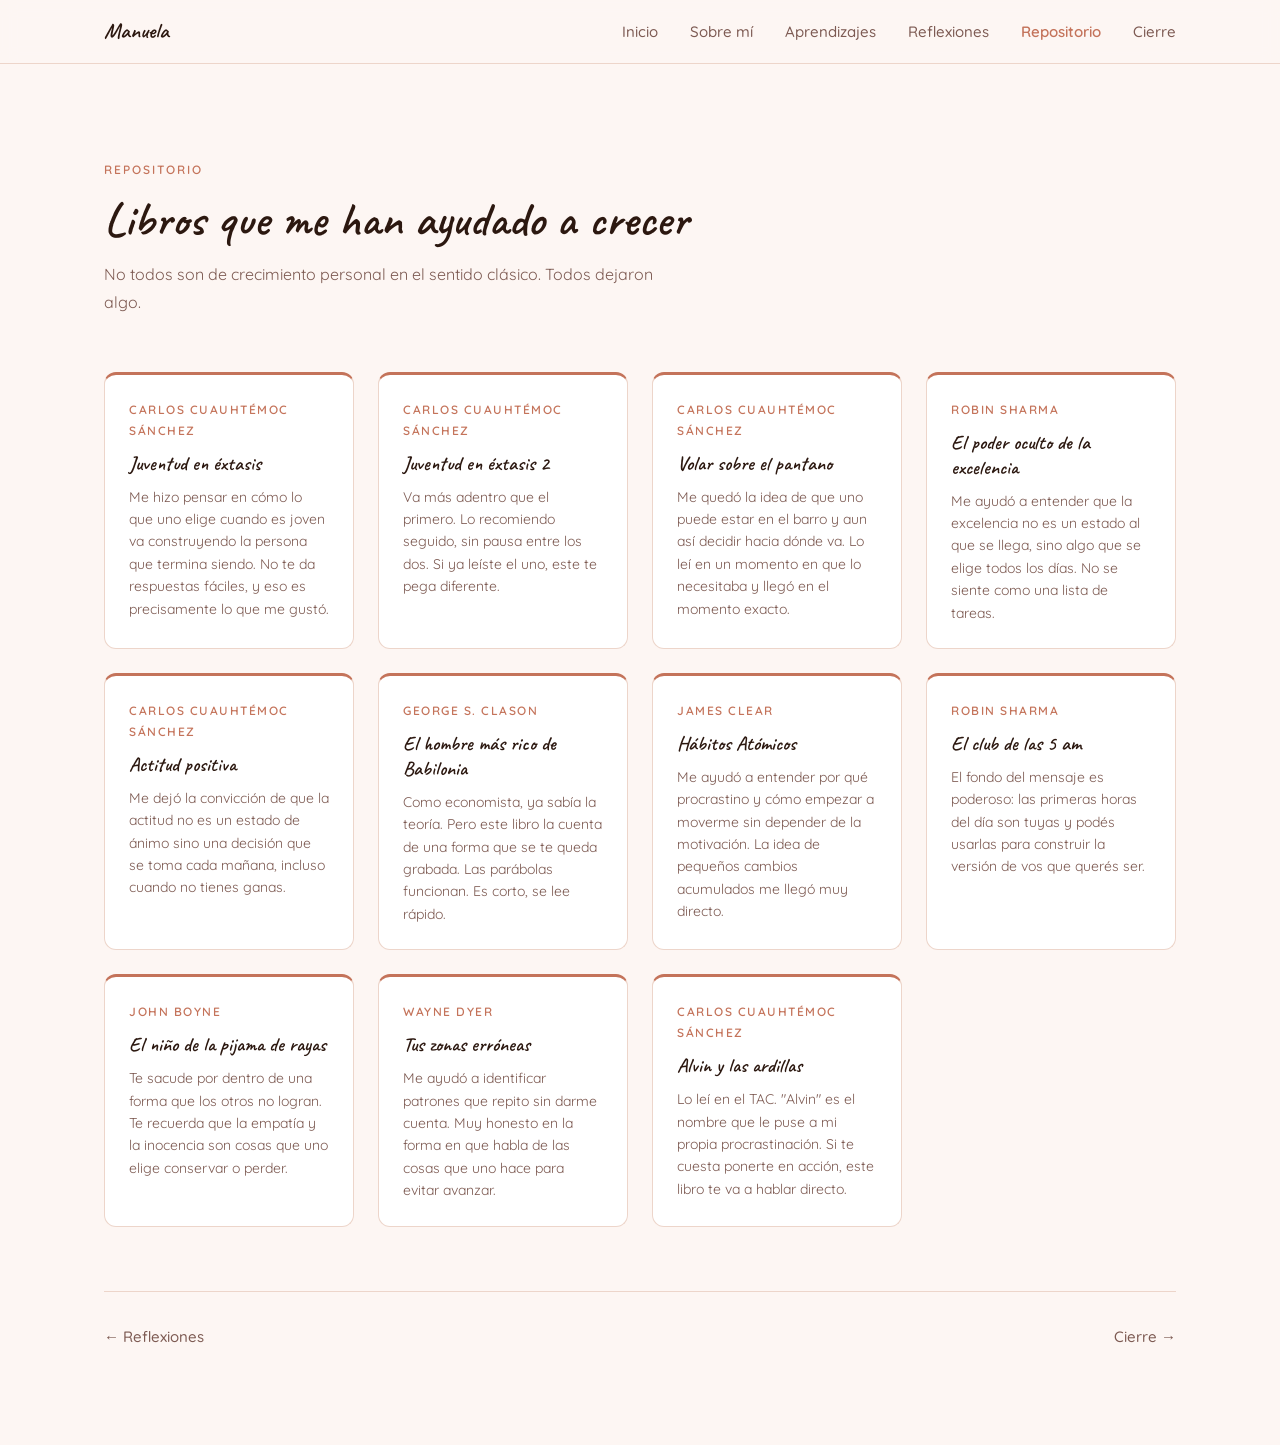
==== repositorio.html @ c520b428 "Publicación inicial del proyecto final TAC Co-Authored-By: Claude Sonnet 4.6 <noreply@anthropic.com>" ====
<!DOCTYPE html>
<html lang="es">
<head>
  <meta charset="UTF-8" />
  <meta name="viewport" content="width=device-width, initial-scale=1.0" />
  <title>Repositorio — Manuela</title>
  <link rel="preconnect" href="https://fonts.googleapis.com">
  <link rel="preconnect" href="https://fonts.gstatic.com" crossorigin>
  <link href="https://fonts.googleapis.com/css2?family=Caveat:wght@400;500;600;700&family=Quicksand:wght@300;400;500;600;700&display=swap" rel="stylesheet">
  <link rel="stylesheet" href="css/styles.css" />
</head>
<body>

  <!-- NAVBAR -->
  <header class="navbar" role="banner">
    <div class="navbar__inner">
      <a href="index.html" class="navbar__logo">Manuela</a>
      <nav aria-label="Navegación principal">
        <ul class="navbar__links">
          <li><a href="index.html"          class="nav-link">Inicio</a></li>
          <li><a href="sobre-mi.html"        class="nav-link">Sobre mí</a></li>
          <li><a href="aprendizajes.html"    class="nav-link">Aprendizajes</a></li>
          <li><a href="reflexiones.html"     class="nav-link">Reflexiones</a></li>
          <li><a href="repositorio.html"     class="nav-link">Repositorio</a></li>
          <li><a href="cierre.html"          class="nav-link">Cierre</a></li>
        </ul>
      </nav>
      <button class="navbar__hamburger" aria-label="Abrir menú" aria-expanded="false">
        <span></span><span></span><span></span>
      </button>
    </div>
  </header>

  <div class="navbar__drawer">
    <ul>
      <li><a href="index.html"          class="nav-link">Inicio</a></li>
      <li><a href="sobre-mi.html"        class="nav-link">Sobre mí</a></li>
      <li><a href="aprendizajes.html"    class="nav-link">Aprendizajes</a></li>
      <li><a href="reflexiones.html"     class="nav-link">Reflexiones</a></li>
      <li><a href="repositorio.html"     class="nav-link">Repositorio</a></li>
      <li><a href="cierre.html"          class="nav-link">Cierre</a></li>
    </ul>
  </div>

  <main>
    <section>
      <div class="container">

        <!-- Encabezado -->
        <div class="section-header fade-in">
          <span class="section-label">Repositorio</span>
          <h2>Libros que me han ayudado a crecer</h2>
          <p style="margin-top: 12px; color: var(--muted-fg); max-width: 55ch;">
            No todos son de crecimiento personal en el sentido clásico. Todos dejaron algo.
          </p>
        </div>

        <!-- Grid de libros -->
        <div class="books-grid">

          <article class="book-card fade-in">
            <p class="book-card__author">Carlos Cuauhtémoc Sánchez</p>
            <h3 class="book-card__title">Juventud en éxtasis</h3>
            <p class="book-card__desc">
              Me hizo pensar en cómo lo que uno elige cuando es joven va construyendo la persona
              que termina siendo. No te da respuestas fáciles, y eso es precisamente lo que me gustó.
            </p>
          </article>

          <article class="book-card fade-in">
            <p class="book-card__author">Carlos Cuauhtémoc Sánchez</p>
            <h3 class="book-card__title">Juventud en éxtasis 2</h3>
            <p class="book-card__desc">
              Va más adentro que el primero. Lo recomiendo seguido, sin pausa entre los dos.
              Si ya leíste el uno, este te pega diferente.
            </p>
          </article>

          <article class="book-card fade-in">
            <p class="book-card__author">Carlos Cuauhtémoc Sánchez</p>
            <h3 class="book-card__title">Volar sobre el pantano</h3>
            <p class="book-card__desc">
              Me quedó la idea de que uno puede estar en el barro y aun así decidir hacia dónde va.
              Lo leí en un momento en que lo necesitaba y llegó en el momento exacto.
            </p>
          </article>

          <article class="book-card fade-in">
            <p class="book-card__author">Robin Sharma</p>
            <h3 class="book-card__title">El poder oculto de la excelencia</h3>
            <p class="book-card__desc">
              Me ayudó a entender que la excelencia no es un estado al que se llega, sino algo
              que se elige todos los días. No se siente como una lista de tareas.
            </p>
          </article>

          <article class="book-card fade-in">
            <p class="book-card__author">Carlos Cuauhtémoc Sánchez</p>
            <h3 class="book-card__title">Actitud positiva</h3>
            <p class="book-card__desc">
              Me dejó la convicción de que la actitud no es un estado de ánimo sino una decisión
              que se toma cada mañana, incluso cuando no tienes ganas.
            </p>
          </article>

          <article class="book-card fade-in">
            <p class="book-card__author">George S. Clason</p>
            <h3 class="book-card__title">El hombre más rico de Babilonia</h3>
            <p class="book-card__desc">
              Como economista, ya sabía la teoría. Pero este libro la cuenta de una forma que se
              te queda grabada. Las parábolas funcionan. Es corto, se lee rápido.
            </p>
          </article>

          <article class="book-card fade-in">
            <p class="book-card__author">James Clear</p>
            <h3 class="book-card__title">Hábitos Atómicos</h3>
            <p class="book-card__desc">
              Me ayudó a entender por qué procrastino y cómo empezar a moverme sin depender
              de la motivación. La idea de pequeños cambios acumulados me llegó muy directo.
            </p>
          </article>

          <article class="book-card fade-in">
            <p class="book-card__author">Robin Sharma</p>
            <h3 class="book-card__title">El club de las 5 am</h3>
            <p class="book-card__desc">
              El fondo del mensaje es poderoso: las primeras horas del día son tuyas y podés
              usarlas para construir la versión de vos que querés ser.
            </p>
          </article>

          <article class="book-card fade-in">
            <p class="book-card__author">John Boyne</p>
            <h3 class="book-card__title">El niño de la pijama de rayas</h3>
            <p class="book-card__desc">
              Te sacude por dentro de una forma que los otros no logran. Te recuerda que la
              empatía y la inocencia son cosas que uno elige conservar o perder.
            </p>
          </article>

          <article class="book-card fade-in">
            <p class="book-card__author">Wayne Dyer</p>
            <h3 class="book-card__title">Tus zonas erróneas</h3>
            <p class="book-card__desc">
              Me ayudó a identificar patrones que repito sin darme cuenta. Muy honesto en la
              forma en que habla de las cosas que uno hace para evitar avanzar.
            </p>
          </article>

          <article class="book-card fade-in">
            <p class="book-card__author">Carlos Cuauhtémoc Sánchez</p>
            <h3 class="book-card__title">Alvin y las ardillas</h3>
            <p class="book-card__desc">
              Lo leí en el TAC. "Alvin" es el nombre que le puse a mi propia procrastinación.
              Si te cuesta ponerte en acción, este libro te va a hablar directo.
            </p>
          </article>

        </div>

        <!-- Navegación entre páginas -->
        <nav class="page-nav" aria-label="Navegación entre páginas">
          <a href="reflexiones.html" class="page-nav__prev">← Reflexiones</a>
          <a href="cierre.html" class="page-nav__next">Cierre →</a>
        </nav>

      </div>
    </section>
  </main>

  <script src="js/main.js"></script>
</body>
</html>
---- css/styles.css ----
/* ============================================================
   VARIABLES
   ============================================================ */
:root {
  --bg:           #FDF6F3;
  --fg:           #2C1810;
  --accent:       #C4735A;
  --accent-light: #E8A48E;
  --muted:        #F9EDE7;
  --muted-fg:     #7D5A52;
  --border:       #EDD5CA;
  --card:         #FFFFFF;

  --font-display: 'Caveat', cursive;
  --font-body:    'Quicksand', sans-serif;

  --navbar-h: 64px;
  --radius:   12px;
  --shadow:   0 4px 24px rgba(44, 24, 16, 0.08);
  --shadow-hover: 0 8px 32px rgba(44, 24, 16, 0.14);
}

/* ============================================================
   RESET & BASE
   ============================================================ */
*, *::before, *::after {
  box-sizing: border-box;
  margin: 0;
  padding: 0;
}

html {
  scroll-behavior: smooth;
}

body {
  font-family: var(--font-body);
  background-color: var(--bg);
  color: var(--fg);
  font-size: 16px;
  line-height: 1.7;
  padding-top: var(--navbar-h);
  -webkit-font-smoothing: antialiased;
}

img {
  display: block;
  max-width: 100%;
  height: auto;
}

a {
  color: inherit;
  text-decoration: none;
}

/* ============================================================
   TIPOGRAFÍA
   ============================================================ */
h1, h2, h3 {
  font-family: var(--font-display);
  line-height: 1.15;
  color: var(--fg);
}

h1 { font-size: clamp(48px, 7vw, 72px); font-weight: 700; }
h2 { font-size: clamp(36px, 5vw, 48px); font-weight: 600; }
h3 { font-size: clamp(22px, 3vw, 28px); font-weight: 500; }

p {
  font-size: clamp(16px, 1.1vw, 17px);
  line-height: 1.75;
  max-width: 65ch;
}

/* ============================================================
   LAYOUT HELPERS
   ============================================================ */
.container {
  max-width: 1200px;
  margin: 0 auto;
  padding: 0 64px;
}

.container--narrow {
  max-width: 900px;
  margin: 0 auto;
  padding: 0 64px;
}

.container--text {
  max-width: 700px;
  margin: 0 auto;
  padding: 0 64px;
}

section {
  padding: 96px 0;
}

section.bg-muted {
  background-color: var(--muted);
}

@media (max-width: 1023px) {
  .container,
  .container--narrow,
  .container--text {
    padding: 0 40px;
  }
  section { padding: 64px 0; }
}

@media (max-width: 767px) {
  .container,
  .container--narrow,
  .container--text {
    padding: 0 20px;
  }
  section { padding: 48px 0; }
}

/* ============================================================
   NAVBAR
   ============================================================ */
.navbar {
  position: fixed;
  top: 0;
  left: 0;
  width: 100%;
  height: var(--navbar-h);
  background-color: rgba(253, 246, 243, 0.92);
  backdrop-filter: blur(8px);
  -webkit-backdrop-filter: blur(8px);
  border-bottom: 1px solid var(--border);
  z-index: 100;
  display: flex;
  align-items: center;
}

.navbar__inner {
  max-width: 1200px;
  margin: 0 auto;
  padding: 0 64px;
  width: 100%;
  display: flex;
  align-items: center;
  justify-content: space-between;
}

.navbar__logo {
  font-family: var(--font-display);
  font-size: 22px;
  font-weight: 600;
  color: var(--fg);
  flex-shrink: 0;
}

.navbar__logo:hover {
  color: var(--accent);
}

.navbar__links {
  display: flex;
  gap: 32px;
  list-style: none;
}

.navbar__links a {
  font-family: var(--font-body);
  font-size: 15px;
  font-weight: 500;
  color: var(--muted-fg);
  transition: color 200ms ease;
  white-space: nowrap;
}

.navbar__links a:hover {
  color: var(--fg);
}

.navbar__links a.active {
  color: var(--accent);
  font-weight: 600;
}

/* Hamburger */
.navbar__hamburger {
  display: none;
  flex-direction: column;
  gap: 5px;
  background: none;
  border: none;
  cursor: pointer;
  padding: 4px;
}

.navbar__hamburger span {
  display: block;
  width: 24px;
  height: 2px;
  background-color: var(--fg);
  border-radius: 2px;
  transition: transform 300ms ease, opacity 300ms ease;
}

.navbar__hamburger.open span:nth-child(1) {
  transform: translateY(7px) rotate(45deg);
}
.navbar__hamburger.open span:nth-child(2) {
  opacity: 0;
}
.navbar__hamburger.open span:nth-child(3) {
  transform: translateY(-7px) rotate(-45deg);
}

/* Mobile nav drawer */
.navbar__drawer {
  display: none;
  position: fixed;
  top: var(--navbar-h);
  left: 0;
  width: 100%;
  background-color: var(--muted);
  border-bottom: 1px solid var(--border);
  z-index: 99;
  padding: 24px 20px;
}

.navbar__drawer.open {
  display: block;
}

.navbar__drawer ul {
  list-style: none;
  display: flex;
  flex-direction: column;
  gap: 0;
}

.navbar__drawer a {
  display: block;
  font-family: var(--font-body);
  font-size: 18px;
  font-weight: 500;
  color: var(--muted-fg);
  padding: 14px 0;
  border-bottom: 1px solid var(--border);
  transition: color 200ms ease;
}

.navbar__drawer a:hover,
.navbar__drawer a.active {
  color: var(--accent);
}

.navbar__drawer a.active {
  font-weight: 600;
}

@media (max-width: 767px) {
  .navbar__inner { padding: 0 20px; }
  .navbar__links { display: none; }
  .navbar__hamburger { display: flex; }
  --navbar-h: 56px;
}

@media (min-width: 768px) and (max-width: 1023px) {
  .navbar__inner { padding: 0 40px; }
  .navbar__links { gap: 24px; }
  .navbar__links a { font-size: 14px; }
}

/* ============================================================
   COMPONENTES REUTILIZABLES
   ============================================================ */

/* Etiqueta de subsección */
.section-label {
  font-family: var(--font-body);
  font-size: 12px;
  font-weight: 600;
  letter-spacing: 2px;
  text-transform: uppercase;
  color: var(--accent);
  margin-bottom: 12px;
  display: block;
}

/* Divisor */
.divider {
  width: 64px;
  height: 1px;
  background-color: var(--border);
  border: none;
  margin: 48px auto;
}

.divider--left {
  margin-left: 0;
}

/* Caption de foto */
.photo-caption {
  font-family: var(--font-body);
  font-size: 13px;
  font-weight: 300;
  font-style: italic;
  color: var(--muted-fg);
  margin-top: 10px;
  line-height: 1.4;
}

/* Botón primario */
.btn-primary {
  display: inline-block;
  background-color: var(--accent);
  color: #ffffff;
  font-family: var(--font-body);
  font-size: 16px;
  font-weight: 500;
  padding: 14px 28px;
  border-radius: 8px;
  border: none;
  cursor: pointer;
  transition: background-color 250ms ease, transform 150ms ease;
}

.btn-primary:hover {
  background-color: var(--accent-light);
  transform: translateY(-1px);
}

/* ============================================================
   ANIMACIÓN FADE-IN
   ============================================================ */
.fade-in {
  opacity: 0;
  transform: translateY(16px);
  transition: opacity 400ms ease-out, transform 400ms ease-out;
}

.fade-in.visible {
  opacity: 1;
  transform: translateY(0);
}

@media (prefers-reduced-motion: reduce) {
  .fade-in {
    opacity: 1;
    transform: none;
    transition: none;
  }
}

/* ============================================================
   FOTOGRAFÍAS
   ============================================================ */
.photo {
  width: 100%;
  object-fit: cover;
  border-radius: var(--radius);
  box-shadow: var(--shadow);
  transition: transform 300ms ease, box-shadow 300ms ease;
}

.photo:hover {
  transform: scale(1.02);
  box-shadow: var(--shadow-hover);
}

.photo--hero {
  aspect-ratio: 4/5;
  border-radius: 16px;
  box-shadow: none;
}

.photo--landscape { aspect-ratio: 3/2; }
.photo--portrait  { aspect-ratio: 2/3; }
.photo--wide      { aspect-ratio: 16/9; }
.photo--square    { aspect-ratio: 1/1; }

/* ============================================================
   NAVEGACIÓN ANTERIOR / SIGUIENTE
   ============================================================ */
.page-nav {
  display: flex;
  justify-content: space-between;
  align-items: center;
  border-top: 1px solid var(--border);
  margin-top: 64px;
  padding-top: 32px;
  gap: 16px;
}

.page-nav__prev,
.page-nav__next {
  font-family: var(--font-body);
  font-size: 15px;
  font-weight: 500;
  color: var(--muted-fg);
  transition: color 200ms ease;
}

.page-nav__prev:hover,
.page-nav__next:hover {
  color: var(--accent);
}

.page-nav__next {
  margin-left: auto;
}

@media (max-width: 767px) {
  .page-nav {
    flex-direction: column;
    align-items: center;
    text-align: center;
    gap: 12px;
  }
  .page-nav__next { margin-left: 0; }
}

/* ============================================================
   HERO (index.html)
   ============================================================ */
.hero {
  min-height: calc(100dvh - var(--navbar-h));
  display: flex;
  align-items: center;
  background-color: var(--bg);
}

.hero__grid {
  display: grid;
  grid-template-columns: 55fr 45fr;
  gap: 64px;
  align-items: center;
}

.hero__content {
  display: flex;
  flex-direction: column;
  gap: 24px;
}

.hero__name {
  line-height: 1;
  color: var(--fg);
}

.hero__subtitle {
  font-size: clamp(16px, 1.3vw, 18px);
  color: var(--muted-fg);
  max-width: 50ch;
  line-height: 1.65;
}

.hero__opening {
  font-size: clamp(15px, 1.1vw, 17px);
  color: var(--fg);
  max-width: 55ch;
  border-left: 3px solid var(--accent);
  padding-left: 20px;
}

.hero__photo-wrap {
  position: relative;
}


@media (max-width: 767px) {
  .hero {
    padding: 48px 0;
    min-height: unset;
  }
  .hero__grid {
    grid-template-columns: 1fr;
    gap: 32px;
  }
  .hero__grid > .hero__photo-wrap {
    order: -1;
  }
  .hero__photo-wrap .photo--hero {
    aspect-ratio: 4/3;
  }
}

/* ============================================================
   BLOQUE FOTO + TEXTO (usado en Sobre mí y Aprendizajes)
   ============================================================ */
.split-block {
  display: grid;
  grid-template-columns: 1fr 1fr;
  gap: 64px;
  align-items: start;
  margin-bottom: 80px;
}

.split-block:last-child {
  margin-bottom: 0;
}

.split-block--reverse {
  direction: rtl;
}

.split-block--reverse > * {
  direction: ltr;
}

.split-block__text {
  display: flex;
  flex-direction: column;
  gap: 20px;
}

.split-block__text p + p {
  margin-top: 16px;
}

@media (max-width: 767px) {
  .split-block {
    grid-template-columns: 1fr;
    gap: 24px;
    margin-bottom: 56px;
    direction: ltr;
  }
  .split-block--reverse {
    direction: ltr;
  }
  .split-block__photo {
    order: -1;
  }
}

/* ============================================================
   CARRUSEL
   ============================================================ */
.carousel {
  position: relative;
  overflow: hidden;
  border-radius: var(--radius);
  box-shadow: var(--shadow);
}

.carousel__track {
  display: flex;
  transition: transform 400ms ease;
}

.carousel__slide {
  min-width: 100%;
  flex-shrink: 0;
}

.carousel__slide img {
  width: 100%;
  object-fit: cover;
  aspect-ratio: 3/2;
  display: block;
  border-radius: 0;
}

.carousel__btn {
  position: absolute;
  top: 50%;
  transform: translateY(-50%);
  background-color: rgba(253, 246, 243, 0.85);
  border: 1px solid var(--border);
  border-radius: 50%;
  width: 40px;
  height: 40px;
  display: flex;
  align-items: center;
  justify-content: center;
  cursor: pointer;
  z-index: 2;
  transition: background-color 200ms ease;
  padding: 0;
}

.carousel__btn:hover {
  background-color: var(--bg);
}

.carousel__btn svg {
  width: 16px;
  height: 16px;
  stroke: var(--fg);
  fill: none;
  stroke-width: 2;
  stroke-linecap: round;
  stroke-linejoin: round;
}

.carousel__btn--prev { left: 12px; }
.carousel__btn--next { right: 12px; }

.carousel__dots {
  display: flex;
  justify-content: center;
  gap: 8px;
  margin-top: 14px;
}

.carousel__dot {
  width: 7px;
  height: 7px;
  border-radius: 50%;
  background-color: var(--border);
  border: none;
  cursor: pointer;
  padding: 0;
  transition: background-color 250ms ease, transform 250ms ease;
}

.carousel__dot.active {
  background-color: var(--accent);
  transform: scale(1.25);
}

/* Scroll snap en móvil */
@media (max-width: 767px) {
  .carousel__track {
    overflow-x: auto;
    scroll-snap-type: x mandatory;
    -webkit-overflow-scrolling: touch;
    scrollbar-width: none;
    transition: none;
  }
  .carousel__track::-webkit-scrollbar { display: none; }
  .carousel__slide {
    scroll-snap-align: start;
  }
  .carousel__btn { display: none; }
}

/* ============================================================
   FOTO GRID (3 fotos — Vida en Bogotá)
   ============================================================ */
.photo-grid-3 {
  display: grid;
  grid-template-columns: repeat(3, 1fr);
  gap: 16px;
}

.photo-grid-3 img {
  width: 100%;
  aspect-ratio: 1/1;
  object-fit: cover;
  border-radius: var(--radius);
  box-shadow: var(--shadow);
  transition: transform 300ms ease, box-shadow 300ms ease;
}

.photo-grid-3 img:hover {
  transform: scale(1.02);
  box-shadow: var(--shadow-hover);
}

@media (max-width: 767px) {
  .photo-grid-3 { grid-template-columns: repeat(3, 1fr); gap: 8px; }
}

/* ============================================================
   APRENDIZAJES — bloques específicos
   ============================================================ */

/* Foto full-width con texto debajo */
.block-full {
  margin-bottom: 80px;
}

.block-full__img {
  width: 100%;
  height: auto;
  border-radius: var(--radius);
  box-shadow: var(--shadow);
  transition: transform 300ms ease, box-shadow 300ms ease;
}

.block-full__img:hover {
  transform: scale(1.01);
  box-shadow: var(--shadow-hover);
}

.block-full__text {
  margin-top: 32px;
  display: flex;
  flex-direction: column;
  gap: 16px;
}

/* Stack de 3 fotos verticales */
.photo-stack {
  display: flex;
  flex-direction: column;
  gap: 12px;
}

.photo-stack img {
  width: 100%;
  aspect-ratio: 3/2;
  object-fit: cover;
  border-radius: var(--radius);
  box-shadow: var(--shadow);
  transition: transform 300ms ease, box-shadow 300ms ease;
}

.photo-stack img:hover {
  transform: scale(1.02);
  box-shadow: var(--shadow-hover);
}

/* Dos fotos lado a lado */
.photo-pair {
  display: grid;
  grid-template-columns: 1fr 1fr;
  gap: 16px;
  margin-top: 24px;
}

.photo-pair img {
  width: 100%;
  height: auto;
  border-radius: var(--radius);
  box-shadow: var(--shadow);
  transition: transform 300ms ease, box-shadow 300ms ease;
}

.photo-pair img:hover {
  transform: scale(1.02);
  box-shadow: var(--shadow-hover);
}

@media (max-width: 767px) {
  .block-full { margin-bottom: 48px; }
  .block-full__img { height: auto; }
  .photo-pair { grid-template-columns: 1fr; }
}

/* ============================================================
   MASONRY DE FOTOS (usado en Sobre mí)
   ============================================================ */
.photo-masonry {
  columns: 2;
  column-gap: 10px;
}

.photo-masonry img {
  width: 100%;
  height: auto;
  display: block;
  margin-bottom: 10px;
  border-radius: var(--radius);
  box-shadow: var(--shadow);
  break-inside: avoid;
  transition: transform 300ms ease, box-shadow 300ms ease;
}

.photo-masonry img:hover {
  transform: scale(1.02);
  box-shadow: var(--shadow-hover);
}

@media (max-width: 767px) {
  .photo-masonry { columns: 1; }
}

/* Split con columna de fotos más ancha (60 / 40) */
.split-block--photo-wide {
  grid-template-columns: 3fr 2fr;
}

/* ============================================================
   FOTO ROTADA -90° (corrección de orientación — Cartas)
   ============================================================ */
.photo-rotate-ccw {
  position: relative;
  aspect-ratio: 2/3;
  overflow: hidden;
  border-radius: var(--radius);
  box-shadow: var(--shadow);
  background-color: var(--muted);
  transition: box-shadow 300ms ease;
}
.photo-rotate-ccw:hover {
  box-shadow: var(--shadow-hover);
}
.photo-rotate-ccw img {
  position: absolute;
  width: 150%;
  height: 66.67%;
  top: 50%;
  left: 50%;
  transform: translate(-50%, -50%) rotate(-90deg);
  object-fit: contain;
  border-radius: 0;
  box-shadow: none;
}

/* ============================================================
   REFLEXIONES — texto centrado + fotos flotantes
   ============================================================ */
.reflexiones-text {
  font-size: clamp(16px, 1.1vw, 17px);
  line-height: 1.8;
  color: var(--fg);
  max-width: 700px;
  margin: 0 auto;
}

.reflexiones-text p + p {
  margin-top: 24px;
}

.reflexiones-text .float-photo {
  float: right;
  width: 260px;
  height: auto;
  margin: 4px 0 24px 36px;
  border-radius: var(--radius);
  box-shadow: var(--shadow);
  transition: transform 300ms ease, box-shadow 300ms ease;
}

.reflexiones-text .float-photo:hover {
  transform: scale(1.02);
  box-shadow: var(--shadow-hover);
}

.reflexiones-text::after {
  content: '';
  display: table;
  clear: both;
}

@media (max-width: 767px) {
  .reflexiones-text .float-photo {
    float: none;
    width: 100%;
    margin: 0 0 24px 0;
  }
  .reflexiones-text { max-width: 100%; }
}

/* ============================================================
   REPOSITORIO — grid de cards
   ============================================================ */
.books-grid {
  display: grid;
  grid-template-columns: repeat(4, 1fr);
  gap: 24px;
}

.book-card {
  background-color: var(--card);
  border: 1px solid var(--border);
  border-top: 3px solid var(--accent);
  border-radius: var(--radius);
  padding: 24px;
  display: flex;
  flex-direction: column;
  gap: 10px;
  transition: box-shadow 250ms ease, transform 200ms ease;
}

.book-card:hover {
  box-shadow: var(--shadow);
  transform: translateY(-2px);
}

.book-card__title {
  font-family: var(--font-display);
  font-size: 20px;
  font-weight: 600;
  color: var(--fg);
  line-height: 1.25;
}

.book-card__author {
  font-family: var(--font-body);
  font-size: 12px;
  font-weight: 600;
  letter-spacing: 1.5px;
  text-transform: uppercase;
  color: var(--accent);
}

.book-card__desc {
  font-family: var(--font-body);
  font-size: 14px;
  font-weight: 400;
  color: var(--muted-fg);
  line-height: 1.6;
}

@media (max-width: 1023px) {
  .books-grid { grid-template-columns: repeat(3, 1fr); }
}

@media (max-width: 767px) {
  .books-grid { grid-template-columns: repeat(2, 1fr); gap: 16px; }
  .book-card { padding: 18px; }
}

/* ============================================================
   CIERRE
   ============================================================ */
.cierre__img-wrap {
  position: relative;
  margin-bottom: 48px;
  border-radius: var(--radius);
  overflow: hidden;
  box-shadow: var(--shadow);
}

.cierre__img-wrap img {
  width: 100%;
  aspect-ratio: 16/9;
  object-fit: cover;
  display: block;
}

.cierre__img-wrap::after {
  content: '';
  position: absolute;
  inset: 0;
  background: rgba(253, 246, 243, 0.15);
  pointer-events: none;
}

.cierre__text {
  max-width: 700px;
  margin: 0 auto;
  display: flex;
  flex-direction: column;
  gap: 24px;
  text-align: center;
}

.cierre__text p {
  margin: 0 auto;
}

.cierre__closing {
  font-family: var(--font-display);
  font-size: clamp(26px, 3vw, 36px);
  font-weight: 700;
  color: var(--accent);
  line-height: 1.3;
  margin-top: 16px;
}

/* ============================================================
   ENCABEZADO DE SECCIÓN
   ============================================================ */
.section-header {
  margin-bottom: 56px;
}

.section-header h2 {
  margin-top: 8px;
}

@media (max-width: 767px) {
  .section-header { margin-bottom: 36px; }
}
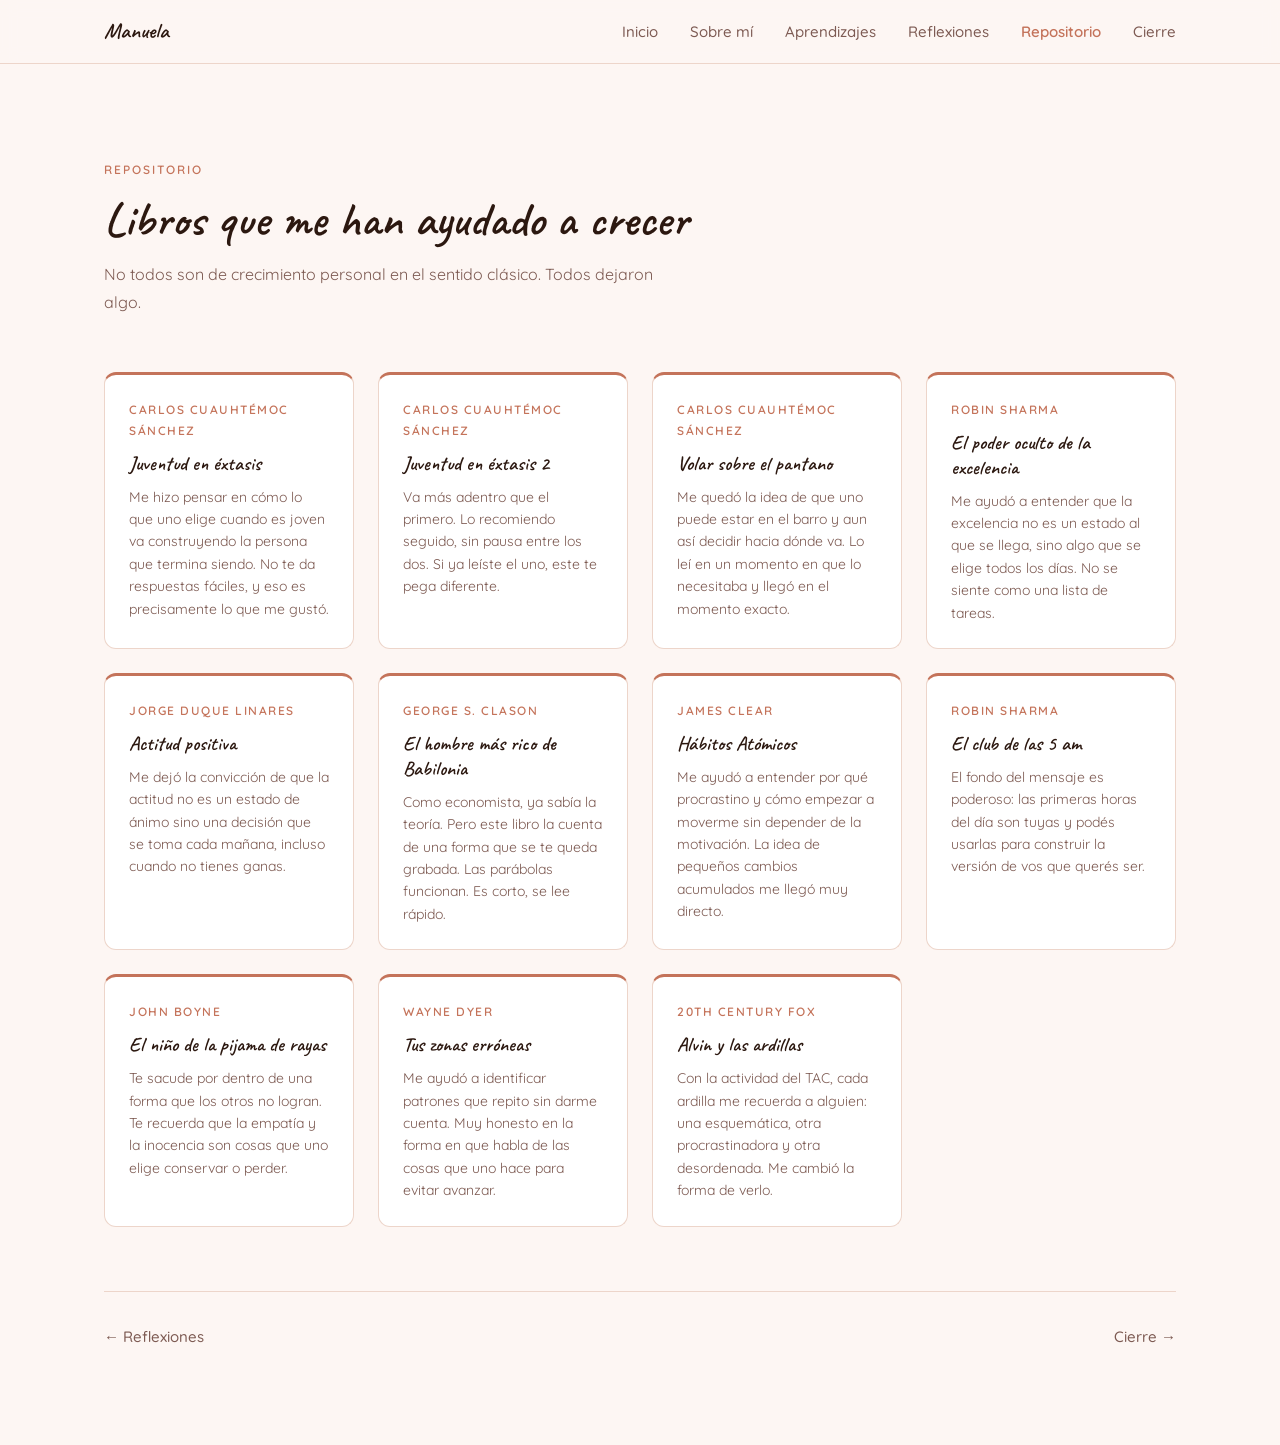
==== commit 36670baa: "Corrige autores y descripción en repositorio.html - Actitud positiva: autor corregido a Jorge Duque " ====
--- a/repositorio.html
+++ b/repositorio.html
@@ -95,7 +95,7 @@
           </article>
 
           <article class="book-card fade-in">
-            <p class="book-card__author">Carlos Cuauhtémoc Sánchez</p>
+            <p class="book-card__author">Jorge Duque Linares</p>
             <h3 class="book-card__title">Actitud positiva</h3>
             <p class="book-card__desc">
               Me dejó la convicción de que la actitud no es un estado de ánimo sino una decisión
@@ -149,11 +149,11 @@
           </article>
 
           <article class="book-card fade-in">
-            <p class="book-card__author">Carlos Cuauhtémoc Sánchez</p>
+            <p class="book-card__author">20th Century Fox</p>
             <h3 class="book-card__title">Alvin y las ardillas</h3>
             <p class="book-card__desc">
-              Lo leí en el TAC. "Alvin" es el nombre que le puse a mi propia procrastinación.
-              Si te cuesta ponerte en acción, este libro te va a hablar directo.
+              Con la actividad del TAC, cada ardilla me recuerda a alguien: una esquemática,
+              otra procrastinadora y otra desordenada. Me cambió la forma de verlo.
             </p>
           </article>
 
